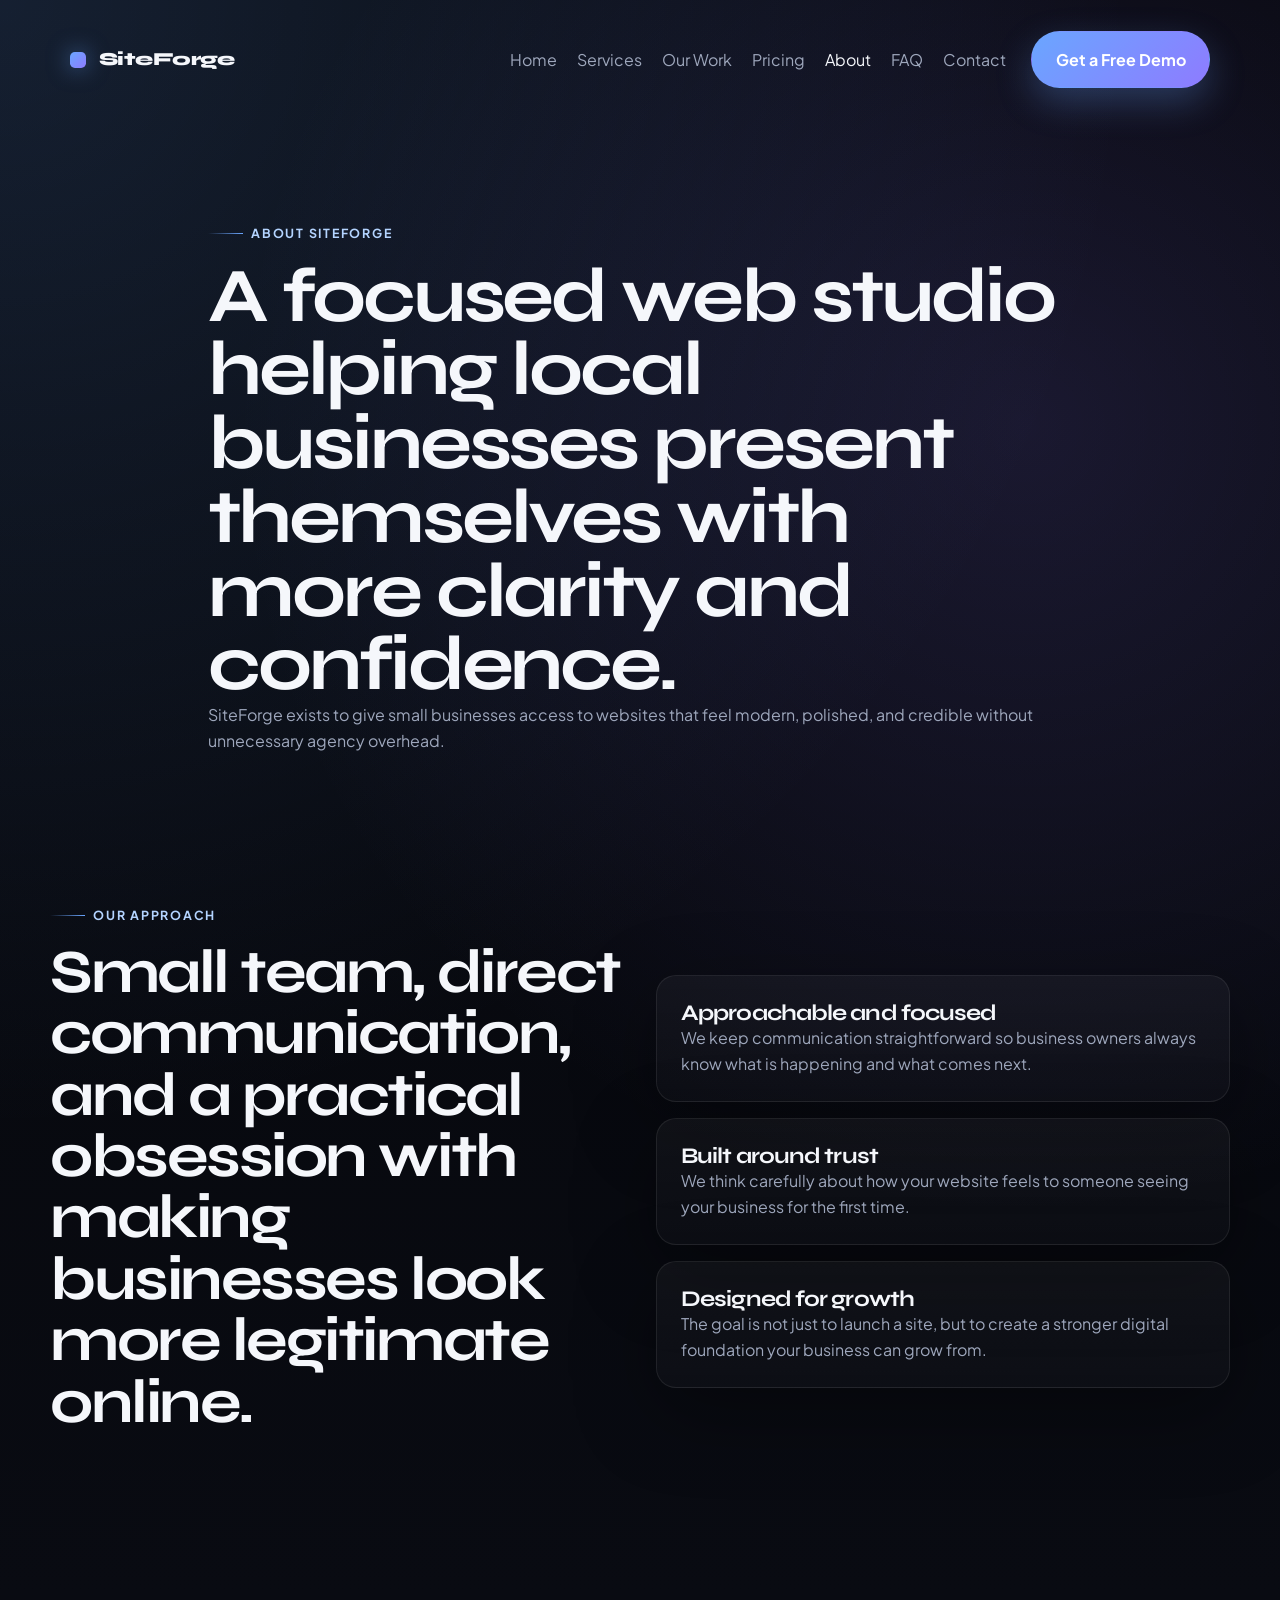
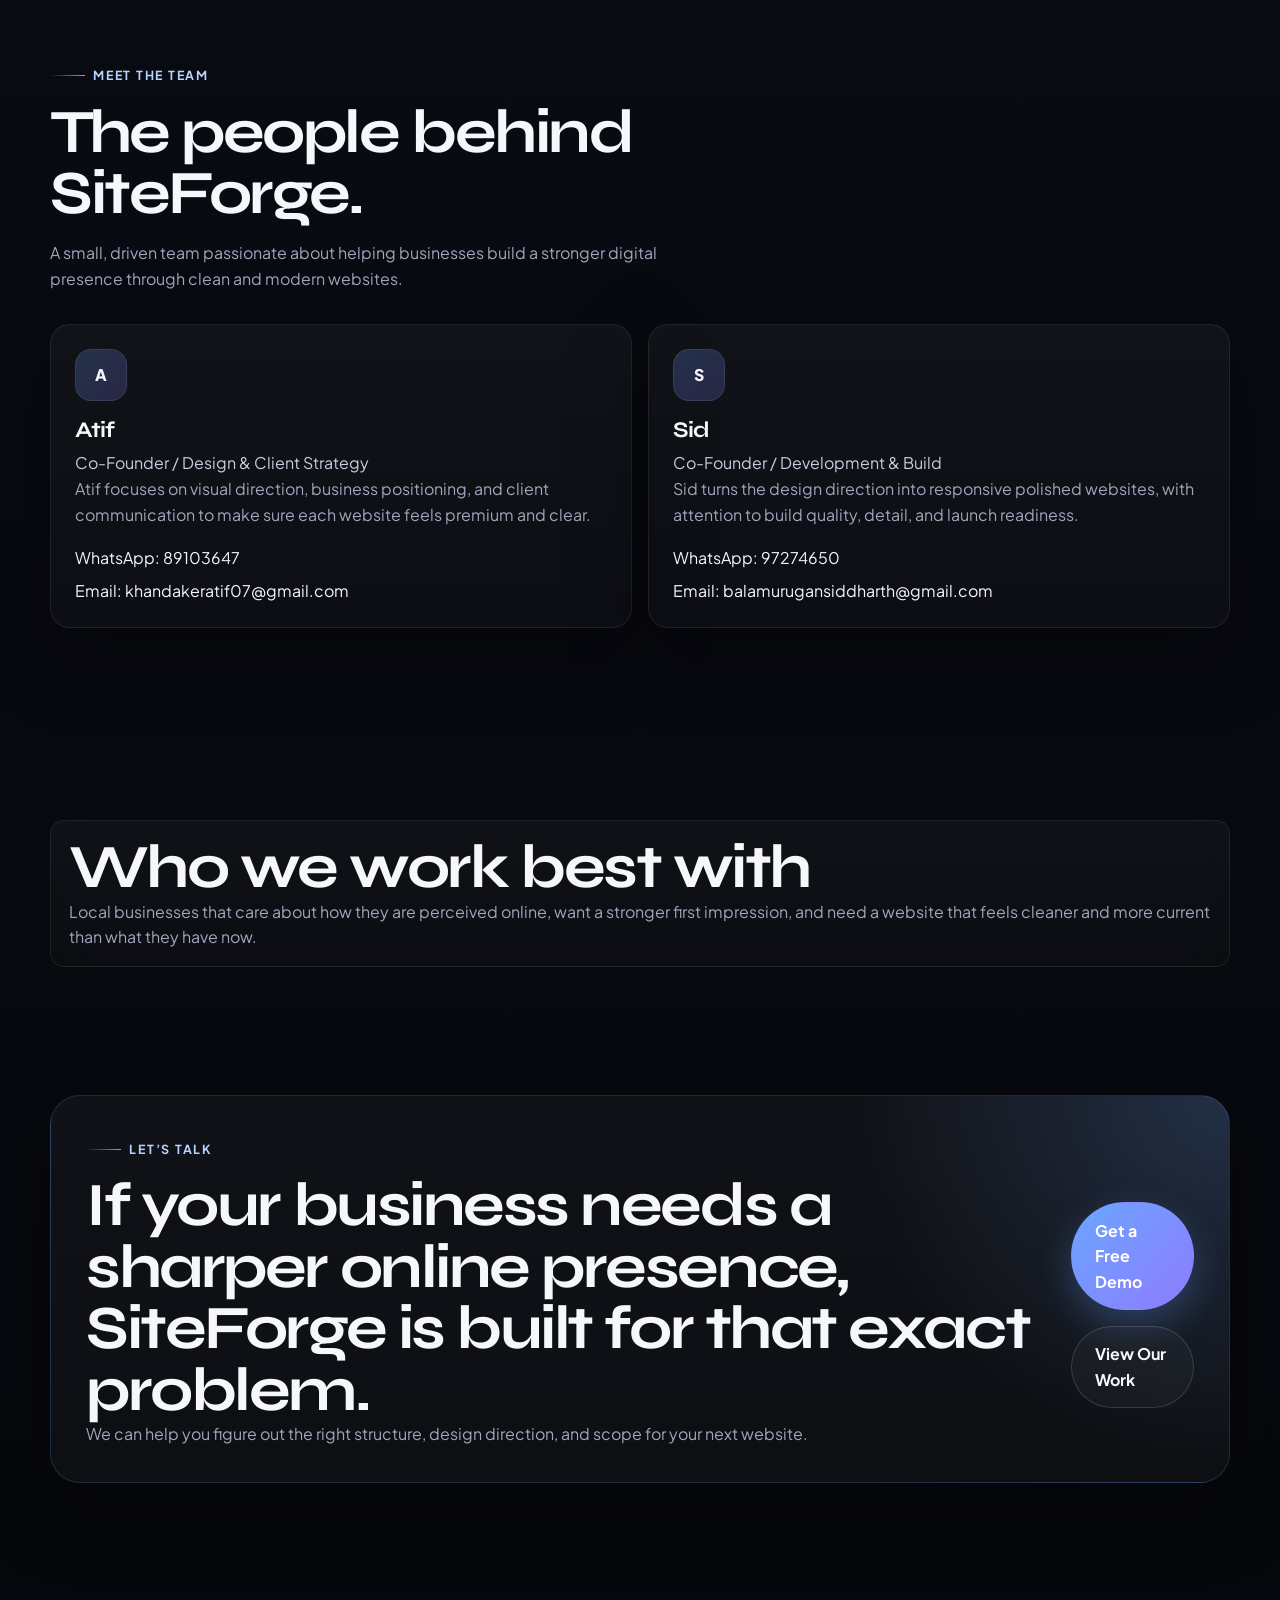
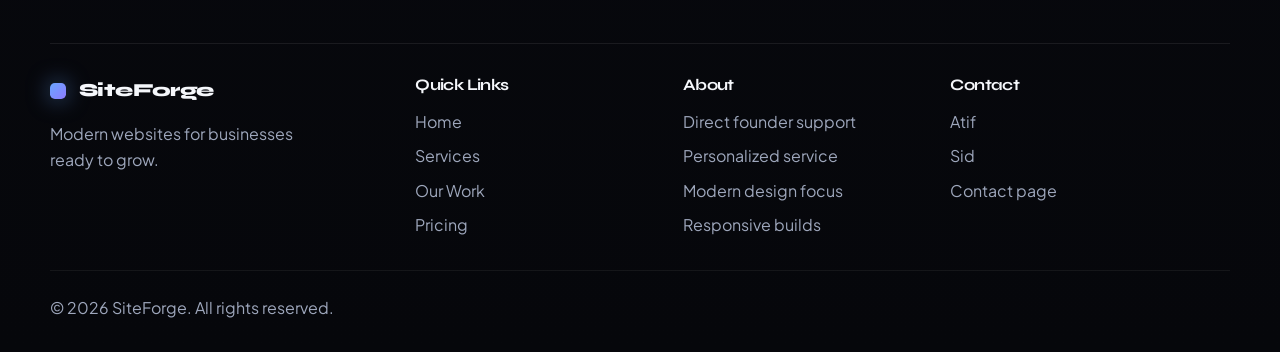
==== about.html @ edb7291b "Add pricing and services pages with responsive design and interactive features - Created a new prici" ====
<!DOCTYPE html>
<html lang="en">
<head>
  <meta charset="UTF-8">
  <meta name="viewport" content="width=device-width, initial-scale=1.0">
  <meta name="description" content="Meet the SiteForge founders and learn how the studio helps local businesses look more credible online.">
  <title>About | SiteForge</title>
  <link rel="preconnect" href="https://fonts.googleapis.com">
  <link rel="preconnect" href="https://fonts.gstatic.com" crossorigin>
  <link href="https://fonts.googleapis.com/css2?family=Plus+Jakarta+Sans:wght@400;500;600;700;800&family=Syne:wght@500;700;800&display=swap" rel="stylesheet">
  <link rel="stylesheet" href="style.css">
</head>
<body>
  <div class="site-shell">
    <header class="site-header">
      <nav class="navbar container" aria-label="Primary">
        <a class="brand" href="index.html" aria-label="SiteForge home"><span class="brand-mark"></span><span class="brand-text">SiteForge</span></a>
        <button class="nav-toggle" type="button" aria-expanded="false" aria-controls="nav-menu" aria-label="Open menu"><span></span><span></span></button>
        <div class="nav-menu" id="nav-menu">
          <a href="index.html">Home</a>
          <a href="services.html">Services</a>
          <a href="portfolio.html">Our Work</a>
          <a href="pricing.html">Pricing</a>
          <a href="about.html" class="is-active">About</a>
          <a href="contact.html#faq">FAQ</a>
          <a href="contact.html">Contact</a>
          <a class="button button-primary button-nav" href="contact.html#contact-form">Get a Free Demo</a>
        </div>
      </nav>
    </header>
    <main>
      <section class="page-hero section">
        <div class="container page-hero-inner reveal">
          <div class="eyebrow">About SiteForge</div>
          <h1>A focused web studio helping local businesses present themselves with more clarity and confidence.</h1>
          <p>SiteForge exists to give small businesses access to websites that feel modern, polished, and credible without unnecessary agency overhead.</p>
        </div>
      </section>
      <section class="section">
        <div class="container split-feature">
          <div class="section-heading reveal"><div class="eyebrow">Our approach</div><h2>Small team, direct communication, and a practical obsession with making businesses look more legitimate online.</h2></div>
          <div class="feature-stack reveal reveal-delay">
            <article class="feature-card"><h3>Approachable and focused</h3><p>We keep communication straightforward so business owners always know what is happening and what comes next.</p></article>
            <article class="feature-card"><h3>Built around trust</h3><p>We think carefully about how your website feels to someone seeing your business for the first time.</p></article>
            <article class="feature-card"><h3>Designed for growth</h3><p>The goal is not just to launch a site, but to create a stronger digital foundation your business can grow from.</p></article>
          </div>
        </div>
      </section>
      <section class="section">
        <div class="container">
          <div class="section-heading reveal"><div class="eyebrow">Meet the team</div><h2>The people behind SiteForge.</h2><p>A small, driven team passionate about helping businesses build a stronger digital presence through clean and modern websites.</p></div>
          <div class="team-grid">
            <article class="team-card reveal"><div class="team-avatar">A</div><h3>Atif</h3><p class="team-role">Co-Founder / Design & Client Strategy</p><p>Atif focuses on visual direction, business positioning, and client communication to make sure each website feels premium and clear.</p><ul class="contact-list"><li>WhatsApp: <a href="https://wa.me/6589103647">89103647</a></li><li>Email: <a href="mailto:khandakeratif07@gmail.com">khandakeratif07@gmail.com</a></li></ul></article>
            <article class="team-card reveal"><div class="team-avatar">S</div><h3>Sid</h3><p class="team-role">Co-Founder / Development & Build</p><p>Sid turns the design direction into responsive polished websites, with attention to build quality, detail, and launch readiness.</p><ul class="contact-list"><li>WhatsApp: <a href="https://wa.me/6597274650">97274650</a></li><li>Email: <a href="mailto:balamurugansiddharth@gmail.com">balamurugansiddharth@gmail.com</a></li></ul></article>
          </div>
        </div>
      </section>
      <section class="section"><div class="container note-panel reveal"><h2>Who we work best with</h2><p>Local businesses that care about how they are perceived online, want a stronger first impression, and need a website that feels cleaner and more current than what they have now.</p></div></section>
      <section class="section cta-section">
        <div class="container cta-panel reveal">
          <div><div class="eyebrow">Let’s talk</div><h2>If your business needs a sharper online presence, SiteForge is built for that exact problem.</h2><p>We can help you figure out the right structure, design direction, and scope for your next website.</p></div>
          <div class="hero-actions"><a class="button button-primary" href="contact.html#contact-form">Get a Free Demo</a><a class="button button-secondary" href="portfolio.html">View Our Work</a></div>
        </div>
      </section>
    </main>
    <footer class="site-footer">
      <div class="container footer-grid">
        <div><a class="brand footer-brand" href="index.html"><span class="brand-mark"></span><span class="brand-text">SiteForge</span></a><p class="footer-tagline">Modern websites for businesses ready to grow.</p></div>
        <div><h3>Quick Links</h3><ul><li><a href="index.html">Home</a></li><li><a href="services.html">Services</a></li><li><a href="portfolio.html">Our Work</a></li><li><a href="pricing.html">Pricing</a></li></ul></div>
        <div><h3>About</h3><ul><li>Direct founder support</li><li>Personalized service</li><li>Modern design focus</li><li>Responsive builds</li></ul></div>
        <div><h3>Contact</h3><ul><li><a href="mailto:khandakeratif07@gmail.com">Atif</a></li><li><a href="mailto:balamurugansiddharth@gmail.com">Sid</a></li><li><a href="contact.html">Contact page</a></li></ul></div>
      </div>
      <div class="container footer-bottom"><p>&copy; 2026 SiteForge. All rights reserved.</p></div>
    </footer>
  </div>
  <script src="script.js"></script>
</body>
</html>
---- style.css ----
:root {
  --bg: #06070b;
  --panel-border: rgba(255, 255, 255, 0.08);
  --text: #f5f7fb;
  --muted: #9ea7bc;
  --muted-strong: #c6cee0;
  --accent: #6aa6ff;
  --accent-strong: #8e7bff;
  --success: #b4d4ff;
  --shadow: 0 24px 80px rgba(0, 0, 0, 0.35);
  --radius-lg: 28px;
  --radius-md: 20px;
  --radius-sm: 14px;
  --container: 1180px;
  --transition: 220ms ease;
}

*,
*::before,
*::after { box-sizing: border-box; }

html { scroll-behavior: smooth; }

body {
  margin: 0;
  font-family: "Plus Jakarta Sans", sans-serif;
  color: var(--text);
  background:
    radial-gradient(circle at top left, rgba(106, 166, 255, 0.16), transparent 30%),
    radial-gradient(circle at 80% 12%, rgba(142, 123, 255, 0.15), transparent 24%),
    linear-gradient(180deg, #05060a 0%, #090b12 45%, #06070b 100%);
  line-height: 1.6;
}

body.menu-open { overflow: hidden; }
a { color: inherit; text-decoration: none; }
button, input, textarea { font: inherit; }
.site-shell { position: relative; overflow: clip; }
.container { width: min(var(--container), calc(100% - 2rem)); margin: 0 auto; }
.section { padding: 6rem 0; }
.section-tight { padding-top: 1.5rem; padding-bottom: 2rem; }

.eyebrow {
  display: inline-flex;
  align-items: center;
  gap: .5rem;
  margin-bottom: 1rem;
  color: var(--success);
  font-size: .78rem;
  font-weight: 700;
  letter-spacing: .14em;
  text-transform: uppercase;
}

.eyebrow::before {
  content: "";
  width: 2.2rem;
  height: 1px;
  background: linear-gradient(90deg, transparent, var(--accent));
}

h1, h2, h3 {
  margin: 0;
  font-family: "Syne", sans-serif;
  letter-spacing: -.04em;
}

h1 { font-size: clamp(3rem, 6vw, 5.8rem); line-height: .96; }
h2 { font-size: clamp(2.3rem, 4.8vw, 4rem); line-height: 1; }
h3 { font-size: 1.4rem; line-height: 1.15; }
p { margin: 0; color: var(--muted); }
ul { margin: 0; padding: 0; list-style: none; }

.button {
  display: inline-flex;
  align-items: center;
  justify-content: center;
  min-height: 3.4rem;
  padding: .9rem 1.45rem;
  border-radius: 999px;
  border: 1px solid transparent;
  font-weight: 700;
  transition: transform var(--transition), border-color var(--transition), background var(--transition), box-shadow var(--transition);
}

.button:hover,
.button:focus-visible { transform: translateY(-2px); }

.button-primary {
  background: linear-gradient(135deg, var(--accent), var(--accent-strong));
  color: #fff;
  box-shadow: 0 14px 36px rgba(106, 166, 255, 0.28);
}

.button-secondary {
  border-color: rgba(255,255,255,.14);
  background: rgba(255,255,255,.03);
}

.button-secondary:hover,
.button-secondary:focus-visible {
  border-color: rgba(255,255,255,.3);
  background: rgba(255,255,255,.06);
}

.text-link { color: var(--text); font-weight: 700; }
.text-link::after { content: " ->"; color: var(--accent); }

.site-header {
  position: sticky;
  top: 0;
  z-index: 50;
  padding-top: 1rem;
}

.navbar {
  display: flex;
  align-items: center;
  justify-content: space-between;
  gap: 1rem;
  padding: .9rem 1.2rem;
  border: 1px solid transparent;
  border-radius: 999px;
  transition: background var(--transition), border-color var(--transition), backdrop-filter var(--transition), box-shadow var(--transition);
}

.site-header.is-scrolled .navbar {
  background: rgba(8,10,16,.78);
  border-color: rgba(255,255,255,.08);
  backdrop-filter: blur(18px);
  box-shadow: 0 12px 48px rgba(0,0,0,.24);
}

.brand { display: inline-flex; align-items: center; gap: .8rem; font-weight: 800; }
.brand-mark {
  width: 1rem;
  height: 1rem;
  border-radius: .3rem;
  background: linear-gradient(135deg, var(--accent), var(--accent-strong));
  box-shadow: 0 0 22px rgba(106,166,255,.55);
}

.brand-text { font-family: "Syne", sans-serif; font-size: 1.15rem; letter-spacing: -.03em; }
.nav-menu { display: flex; align-items: center; gap: 1.25rem; }
.nav-menu > a:not(.button-nav) { color: var(--muted); transition: color var(--transition); }
.nav-menu > a:hover, .nav-menu > a.is-active { color: var(--text); }
.button-nav { margin-left: .35rem; }

.nav-toggle {
  display: none;
  width: 3rem;
  height: 3rem;
  border: 1px solid rgba(255,255,255,.08);
  background: rgba(255,255,255,.03);
  border-radius: 50%;
  padding: 0;
}

.nav-toggle span {
  display: block;
  width: 1.1rem;
  height: 2px;
  margin: .3rem auto;
  background: #fff;
}

.hero-grid,
.split-feature,
.contact-layout {
  display: grid;
  grid-template-columns: repeat(2, minmax(0,1fr));
  gap: 2rem;
  align-items: center;
}

.hero { padding-top: 7rem; }
.hero-text { margin-top: 1.5rem; max-width: 42rem; font-size: 1.08rem; }
.hero-actions { display: flex; flex-wrap: wrap; gap: 1rem; margin-top: 2rem; }
.trust-points { display: grid; grid-template-columns: repeat(2, minmax(0,1fr)); gap: .85rem; margin-top: 2rem; }

.trust-points li,
.mini-card,
.stat-block,
.contact-card,
.note-panel {
  padding: 1rem 1.1rem;
  border: 1px solid var(--panel-border);
  border-radius: var(--radius-sm);
  background: linear-gradient(180deg, rgba(255,255,255,.04), rgba(255,255,255,.02));
  backdrop-filter: blur(14px);
}

.hero-visual { position: relative; min-height: 34rem; }
.orb { position: absolute; border-radius: 999px; filter: blur(18px); }
.orb-one { top: 0; right: 4rem; width: 12rem; height: 12rem; background: rgba(106,166,255,.22); }
.orb-two { bottom: 2rem; left: 1rem; width: 16rem; height: 16rem; background: rgba(142,123,255,.16); }

.floating-card {
  position: absolute;
  border: 1px solid rgba(255,255,255,.08);
  background: rgba(10,14,22,.82);
  box-shadow: var(--shadow);
  backdrop-filter: blur(22px);
  animation: float 7s ease-in-out infinite;
}

.mockup-browser { top: 3rem; right: 0; width: min(100%, 35rem); padding: 1rem; border-radius: var(--radius-lg); }
.browser-top { display: flex; gap: .4rem; margin-bottom: 1rem; }
.browser-top span { width: .7rem; height: .7rem; border-radius: 999px; background: rgba(255,255,255,.32); }
.browser-body { display: grid; grid-template-columns: 7rem 1fr; gap: 1rem; }
.browser-sidebar, .content-card, .content-hero, .sidebar-chip, .sidebar-line, .content-title, .content-text { border-radius: 1rem; background: rgba(255,255,255,.05); }
.browser-sidebar { padding: .8rem; min-height: 17rem; }
.sidebar-chip { width: 3rem; height: 3rem; margin-bottom: .8rem; background: linear-gradient(135deg, rgba(106,166,255,.34), rgba(142,123,255,.3)); }
.sidebar-line { height: .6rem; margin-bottom: .6rem; }
.sidebar-line.short, .content-text.short { width: 70%; }
.browser-content { display: grid; gap: 1rem; }
.content-hero { padding: 1rem; min-height: 8rem; }
.content-title { width: 64%; height: 1rem; margin-bottom: .8rem; background: rgba(255,255,255,.14); }
.content-text { height: .7rem; margin-bottom: .65rem; }
.content-grid { display: grid; grid-template-columns: repeat(3, 1fr); gap: .8rem; }
.content-card { min-height: 7rem; }
.content-card.glow { background: linear-gradient(180deg, rgba(106,166,255,.18), rgba(255,255,255,.06)); }

.stat-card { width: 16rem; padding: 1rem; border-radius: 1.2rem; }
.card-a { left: 0; bottom: 4rem; animation-delay: .4s; }
.card-b { right: 2rem; bottom: 0; animation-delay: 1.2s; }

.stat-label,
.tag,
.price-tier {
  display: inline-flex;
  align-items: center;
  padding: .3rem .7rem;
  border-radius: 999px;
  background: rgba(255,255,255,.06);
  color: var(--muted-strong);
  font-size: .78rem;
  font-weight: 700;
  text-transform: uppercase;
  letter-spacing: .08em;
}

.badge-row,
.process-grid,
.pricing-grid,
.why-list,
.team-grid,
.footer-grid { display: grid; gap: 1rem; }

.badge-row { grid-template-columns: repeat(6, minmax(0,1fr)); }
.section-heading { max-width: 46rem; margin-bottom: 2rem; }
.section-heading p { margin-top: 1rem; max-width: 40rem; }
.split-section { display: grid; grid-template-columns: .95fr 1.05fr; gap: 2rem; align-items: start; }
.problem-panel, .feature-stack { display: grid; gap: 1rem; }

.problem-card,
.feature-card,
.service-card,
.process-card,
.portfolio-card,
.price-card,
.why-card,
.team-card,
.faq-item,
.contact-form {
  position: relative;
  overflow: hidden;
  padding: 1.5rem;
  border: 1px solid var(--panel-border);
  border-radius: var(--radius-md);
  background: linear-gradient(180deg, rgba(255,255,255,.04), rgba(255,255,255,.02));
  box-shadow: var(--shadow);
}

.problem-card.highlight,
.price-card.featured {
  background: linear-gradient(180deg, rgba(106,166,255,.14), rgba(255,255,255,.05));
  border-color: rgba(106,166,255,.28);
}

.card-grid,
.portfolio-grid,
.portfolio-showcase { display: grid; gap: 1.25rem; }

.services-grid { grid-template-columns: repeat(3, minmax(0,1fr)); }
.services-full { row-gap: 1.4rem; }

.icon-box,
.step-number,
.team-avatar {
  width: 3.25rem;
  height: 3.25rem;
  display: inline-flex;
  align-items: center;
  justify-content: center;
  margin-bottom: 1rem;
  border-radius: 1rem;
  background: linear-gradient(135deg, rgba(106,166,255,.22), rgba(142,123,255,.2));
  border: 1px solid rgba(255,255,255,.08);
  font-weight: 800;
}

.process-grid { grid-template-columns: repeat(3, minmax(0,1fr)); }
.portfolio-grid { grid-template-columns: repeat(3, minmax(0,1fr)); }
.portfolio-showcase { grid-template-columns: repeat(2, minmax(0,1fr)); }
.portfolio-card.large { min-height: 32rem; }

.thumb {
  min-height: 15rem;
  margin-bottom: 1.25rem;
  border-radius: 1.2rem;
  border: 1px solid rgba(255,255,255,.08);
  background-size: cover;
  background-position: center;
  background-color: #111827;
}

.thumb.large { min-height: 18rem; }
.thumb-education { background-image: linear-gradient(135deg, rgba(106,166,255,.35), transparent), linear-gradient(180deg, rgba(16,21,35,.3), rgba(10,14,22,.9)), repeating-linear-gradient(90deg, rgba(255,255,255,.06) 0 2px, transparent 2px 80px); }
.thumb-music { background-image: linear-gradient(135deg, rgba(142,123,255,.35), transparent), radial-gradient(circle at 70% 30%, rgba(106,166,255,.2), transparent 24%), linear-gradient(180deg, rgba(10,14,22,.1), rgba(10,14,22,.92)); }
.thumb-cafe { background-image: linear-gradient(135deg, rgba(106,166,255,.15), transparent), linear-gradient(0deg, rgba(18,23,36,.95), rgba(18,23,36,.3)), radial-gradient(circle at 30% 30%, rgba(255,255,255,.08), transparent 18%); }
.thumb-gym { background-image: linear-gradient(135deg, rgba(142,123,255,.28), transparent), linear-gradient(180deg, rgba(14,18,28,.14), rgba(8,10,16,.94)), linear-gradient(90deg, transparent 45%, rgba(255,255,255,.05) 45% 55%, transparent 55%); }
.thumb-property { background-image: linear-gradient(135deg, rgba(106,166,255,.3), transparent), linear-gradient(180deg, rgba(8,12,18,.18), rgba(8,12,18,.94)), repeating-linear-gradient(0deg, rgba(255,255,255,.05) 0 1px, transparent 1px 52px); }
.thumb-redesign { background-image: linear-gradient(135deg, rgba(142,123,255,.26), transparent), linear-gradient(180deg, rgba(8,10,16,.08), rgba(8,10,16,.96)), linear-gradient(90deg, rgba(255,255,255,.04) 0 46%, transparent 46% 54%, rgba(255,255,255,.04) 54% 100%); }
.portfolio-meta { display: grid; gap: .9rem; }

.pricing-highlight { display: grid; grid-template-columns: 1.1fr .9fr; gap: 2rem; align-items: center; }
.pricing-panel {
  padding: 2rem;
  border-radius: var(--radius-lg);
  border: 1px solid rgba(106,166,255,.18);
  background: linear-gradient(180deg, rgba(106,166,255,.08), rgba(255,255,255,.03));
  box-shadow: var(--shadow);
}

.pricing-line {
  display: flex;
  align-items: center;
  justify-content: space-between;
  gap: 1rem;
  padding: 1rem 0;
  border-bottom: 1px solid rgba(255,255,255,.08);
}

.pricing-line:last-of-type { border-bottom: 0; }
.pricing-note, .form-note { margin-top: 1rem; font-size: .95rem; }
.why-grid { display: grid; grid-template-columns: .9fr 1.1fr; gap: 1.5rem; }
.why-list { grid-template-columns: repeat(2, minmax(0,1fr)); }
.team-grid { grid-template-columns: repeat(2, minmax(0,1fr)); }
.team-role, .price-best-for { margin-top: .5rem; color: var(--muted-strong); }
.contact-list { display: grid; gap: .45rem; margin-top: 1.1rem; }
.page-hero { padding-top: 7rem; padding-bottom: 3rem; }
.page-hero-inner { max-width: 54rem; }
.pricing-grid { grid-template-columns: repeat(3, minmax(0,1fr)); align-items: start; }
.price-card { display: grid; gap: 1rem; min-height: 100%; }
.price-amount { font-family: "Syne", sans-serif; font-size: 2.4rem; letter-spacing: -.04em; }
.feature-list { display: grid; gap: .75rem; color: var(--muted); }
.feature-list li::before { content: "+"; margin-right: .55rem; color: var(--accent); }
.stats-strip { grid-template-columns: repeat(3, minmax(0,1fr)); }
.stat-block strong { display: block; margin-bottom: .5rem; font-size: 1.1rem; }
.contact-layout { align-items: start; }
.contact-intro { display: grid; gap: 1rem; }
.contact-form h2 { margin-bottom: 1.5rem; font-size: clamp(2rem, 4vw, 2.8rem); }
.form-grid { display: grid; grid-template-columns: repeat(2, minmax(0,1fr)); gap: 1rem; }
.form-full { grid-column: 1 / -1; }
label { display: grid; gap: .5rem; color: var(--muted-strong); font-size: .95rem; }

input,
textarea {
  width: 100%;
  padding: .95rem 1rem;
  color: var(--text);
  background: rgba(255,255,255,.04);
  border: 1px solid rgba(255,255,255,.08);
  border-radius: 1rem;
}

input:focus,
textarea:focus {
  outline: none;
  border-color: rgba(106,166,255,.55);
  box-shadow: 0 0 0 3px rgba(106,166,255,.16);
}

.faq-list { display: grid; gap: 1rem; }
.faq-item { padding: 0; }
.faq-question {
  width: 100%;
  padding: 1.35rem 1.5rem;
  background: transparent;
  color: var(--text);
  border: 0;
  text-align: left;
  font-weight: 700;
  cursor: pointer;
}

.faq-answer { max-height: 0; overflow: hidden; transition: max-height 320ms ease; }
.faq-answer p { padding: 0 1.5rem 1.35rem; }
.faq-item.is-open .faq-answer { max-height: 14rem; }
.cta-section { padding-top: 2rem; }

.cta-panel {
  display: flex;
  align-items: center;
  justify-content: space-between;
  gap: 2rem;
  padding: 2.2rem;
  border-radius: calc(var(--radius-lg) + 2px);
  border: 1px solid rgba(106,166,255,.18);
  background: radial-gradient(circle at top right, rgba(106,166,255,.2), transparent 30%), linear-gradient(180deg, rgba(255,255,255,.04), rgba(255,255,255,.03));
  box-shadow: var(--shadow);
}

.site-footer { padding: 4rem 0 2rem; }
.footer-grid { grid-template-columns: 1.25fr .9fr .9fr 1fr; padding-top: 2rem; border-top: 1px solid rgba(255,255,255,.08); }
.footer-grid h3 { margin-bottom: .9rem; font-size: 1rem; }
.footer-grid ul { display: grid; gap: .55rem; color: var(--muted); }
.footer-tagline { margin-top: 1rem; max-width: 18rem; }
.footer-bottom { margin-top: 2rem; padding-top: 1.5rem; border-top: 1px solid rgba(255,255,255,.06); }

.reveal {
  opacity: 0;
  transform: translateY(24px);
  transition: opacity 700ms ease, transform 700ms ease;
}

.reveal-delay { transition-delay: 120ms; }
.reveal.is-visible { opacity: 1; transform: translateY(0); }

.service-card,
.process-card,
.portfolio-card,
.why-card,
.team-card,
.price-card,
.problem-card,
.feature-card,
.mini-card,
.stat-block,
.note-panel,
.contact-card,
.contact-form,
.faq-item {
  transition: transform var(--transition), border-color var(--transition), background var(--transition);
}

.service-card:hover,
.process-card:hover,
.portfolio-card:hover,
.why-card:hover,
.team-card:hover,
.price-card:hover,
.problem-card:hover,
.feature-card:hover,
.mini-card:hover,
.stat-block:hover,
.contact-card:hover {
  transform: translateY(-4px);
  border-color: rgba(106,166,255,.28);
}

@keyframes float {
  0%,100% { transform: translateY(0); }
  50% { transform: translateY(-10px); }
}

@media (max-width: 1100px) {
  .hero-grid,
  .split-feature,
  .contact-layout,
  .split-section,
  .pricing-highlight,
  .why-grid { grid-template-columns: 1fr; }
  .hero-visual { min-height: 30rem; }
  .badge-row,
  .services-grid,
  .portfolio-grid,
  .pricing-grid,
  .stats-strip,
  .footer-grid { grid-template-columns: repeat(2, minmax(0,1fr)); }
  .portfolio-showcase,
  .why-list,
  .process-grid,
  .team-grid { grid-template-columns: 1fr; }
}

@media (max-width: 780px) {
  .section { padding: 4.5rem 0; }
  .site-header { padding-top: .6rem; }
  .nav-toggle { display: inline-block; }
  .nav-menu {
    position: fixed;
    top: 4.8rem;
    left: 1rem;
    right: 1rem;
    flex-direction: column;
    align-items: stretch;
    padding: 1rem;
    background: rgba(8,10,16,.94);
    border: 1px solid rgba(255,255,255,.08);
    border-radius: 1.4rem;
    backdrop-filter: blur(18px);
    box-shadow: var(--shadow);
    opacity: 0;
    pointer-events: none;
    transform: translateY(-10px);
    transition: opacity var(--transition), transform var(--transition);
  }

  .nav-menu.is-open { opacity: 1; pointer-events: auto; transform: translateY(0); }
  .button-nav { margin-left: 0; }
  .hero { padding-top: 5.5rem; }
  .trust-points,
  .badge-row,
  .services-grid,
  .portfolio-grid,
  .pricing-grid,
  .stats-strip,
  .team-grid,
  .footer-grid,
  .form-grid { grid-template-columns: 1fr; }
  .hero-visual { min-height: 27rem; }
  .mockup-browser { position: relative; top: 0; }
  .stat-card { position: relative; width: 100%; }
  .card-a, .card-b { inset: auto; margin-top: 1rem; }
  .cta-panel { flex-direction: column; align-items: flex-start; }
}
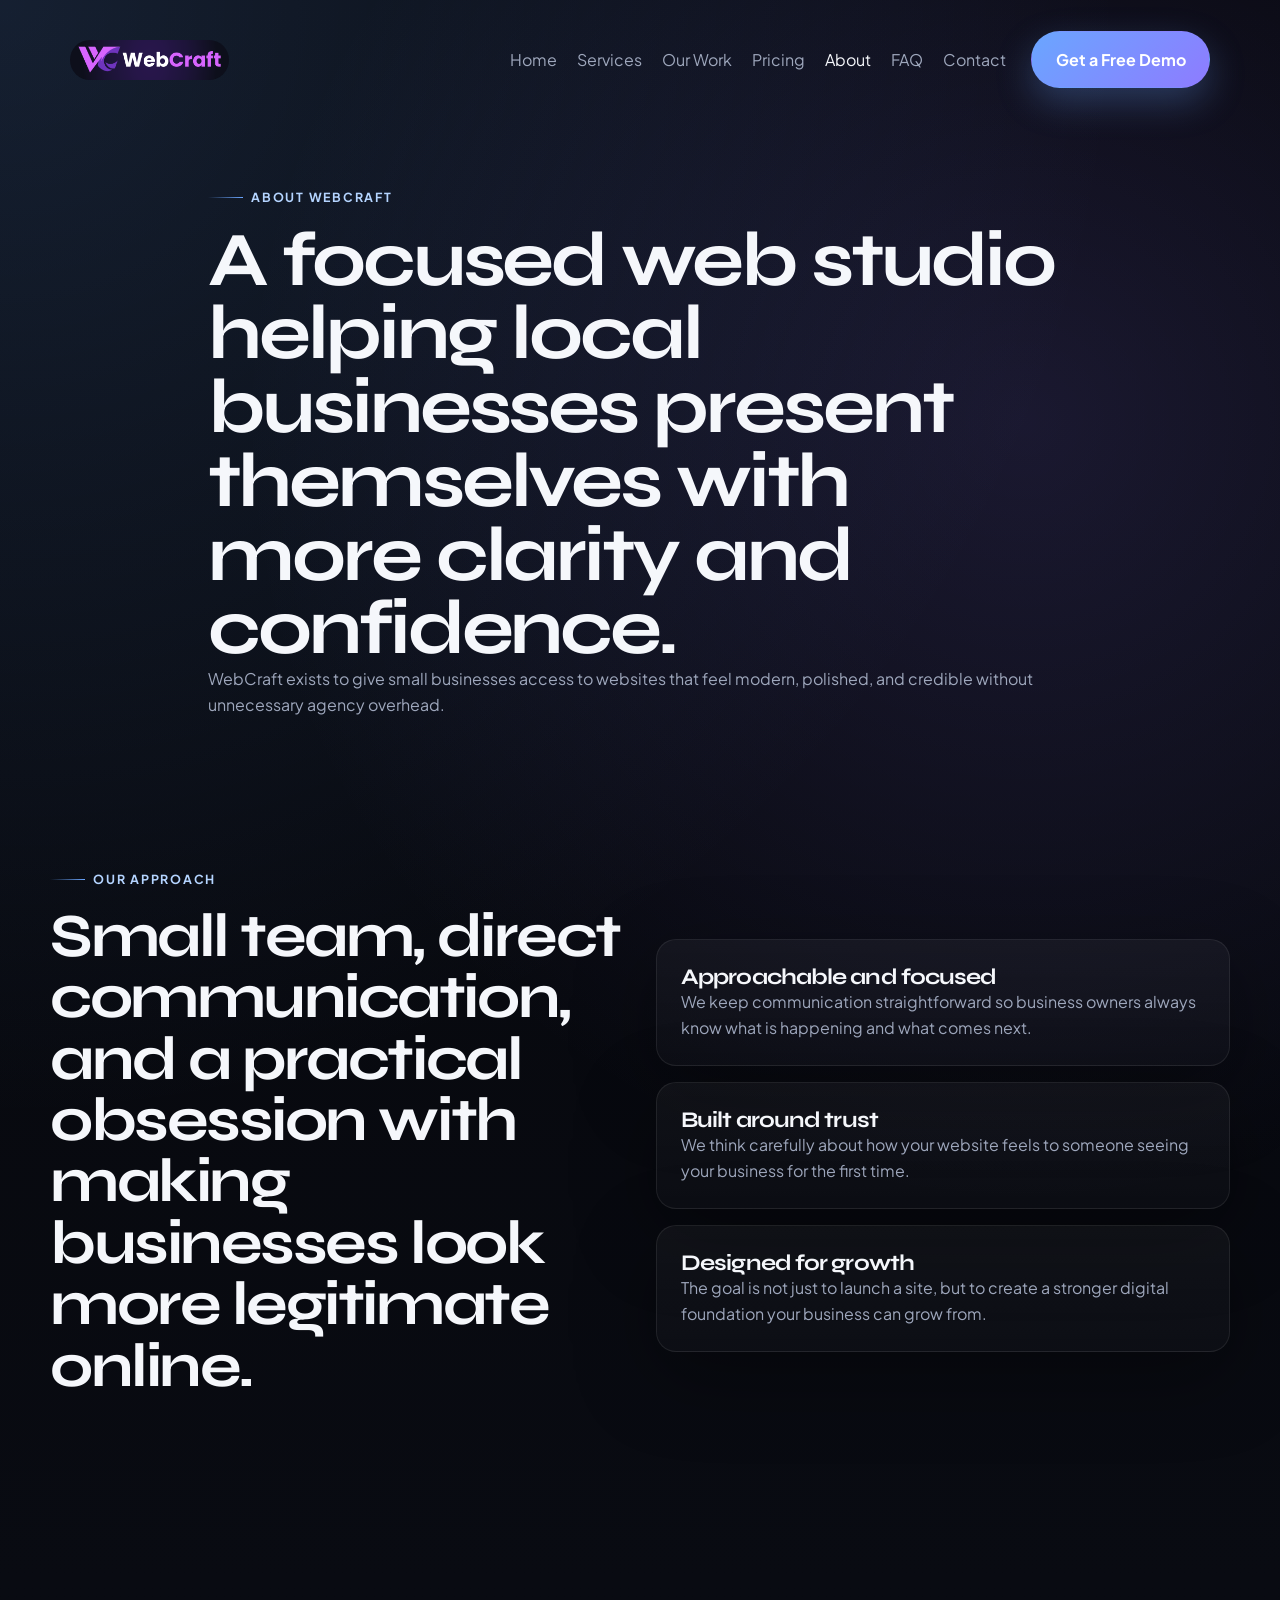
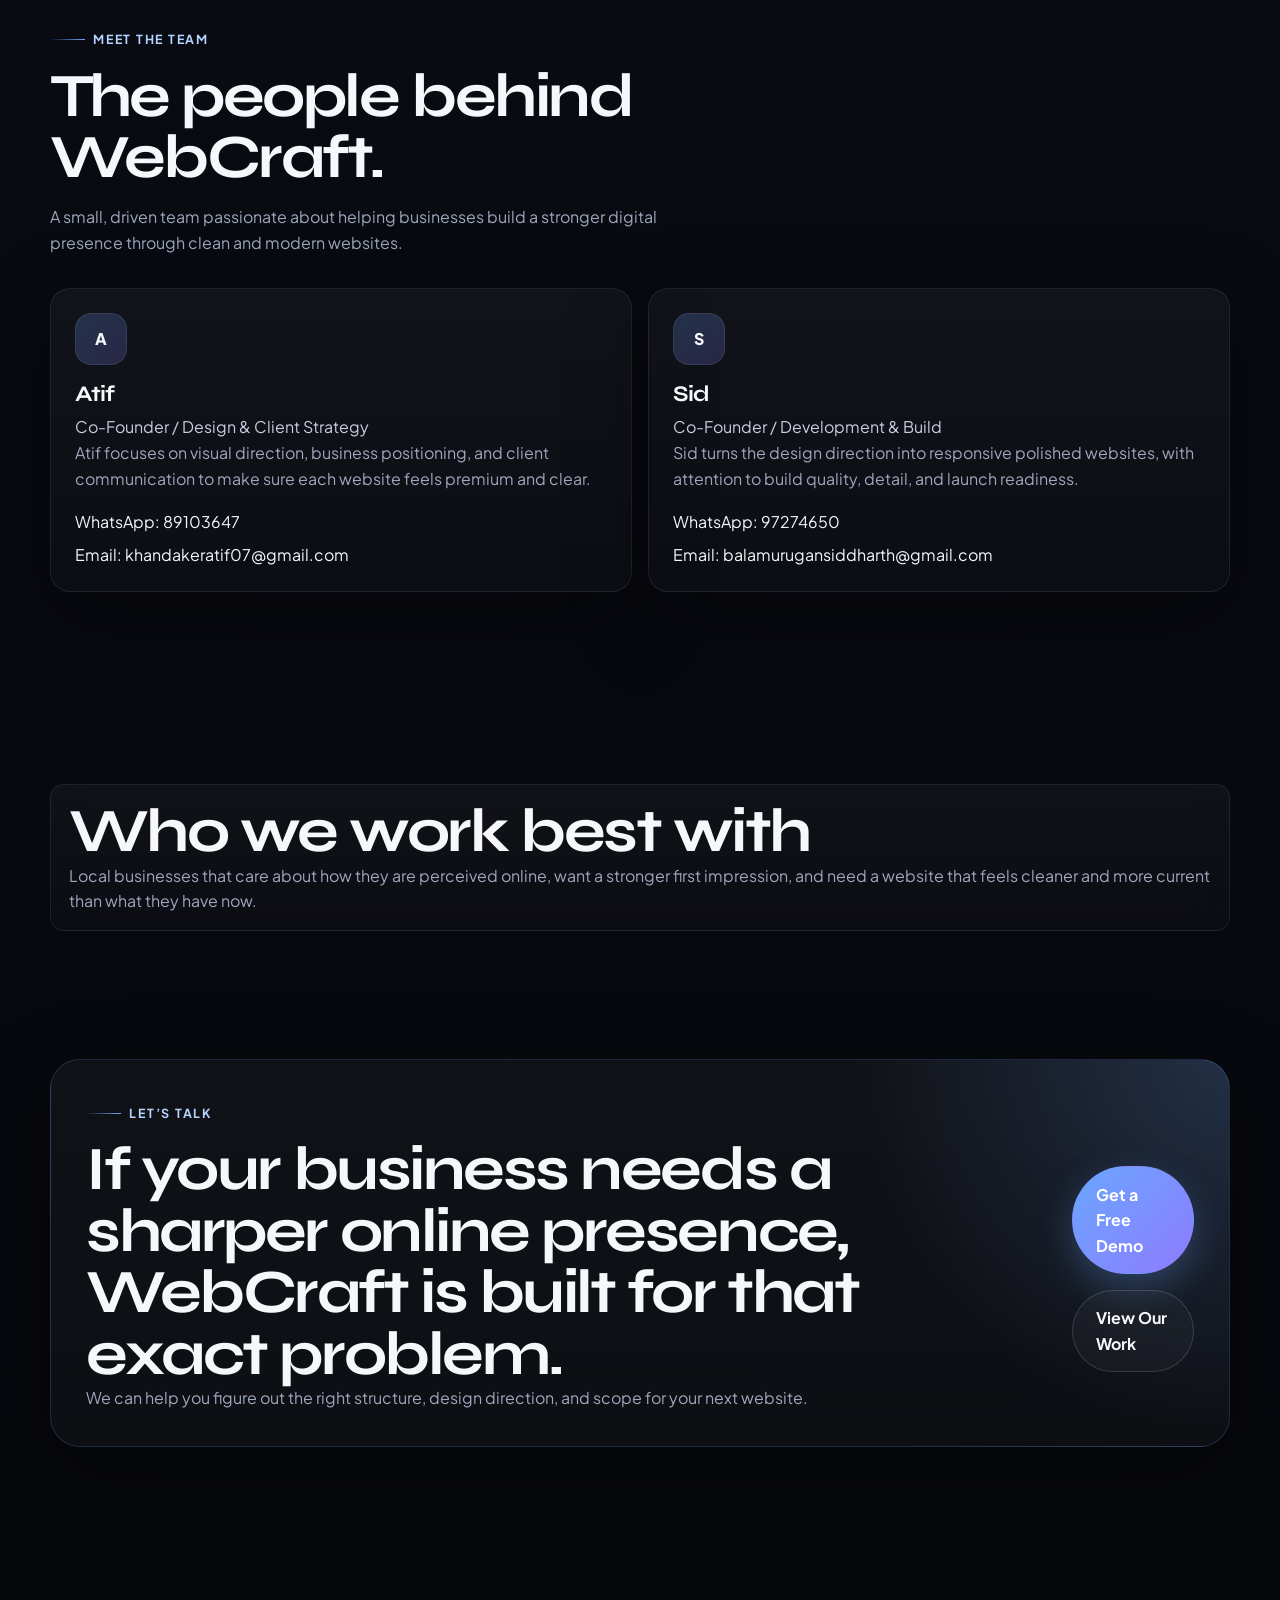
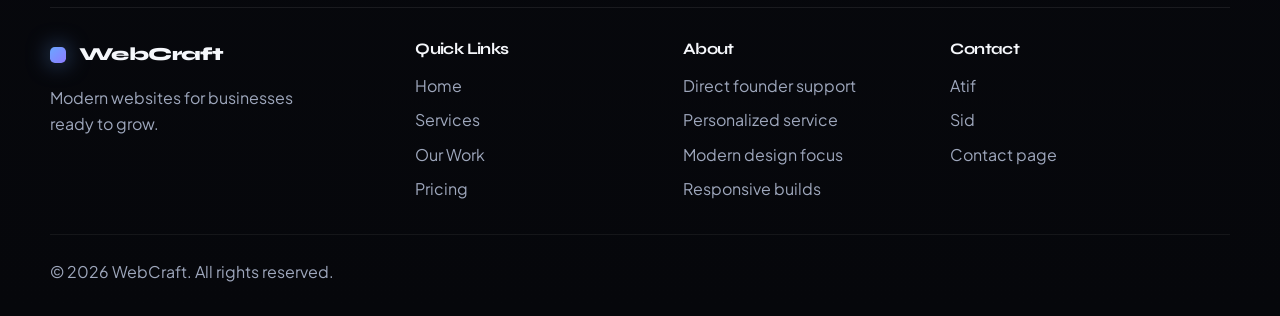
==== commit cdd3469c: "Refactor code structure for improved readability and maintainability" ====
--- a/about.html
+++ b/about.html
@@ -3,8 +3,8 @@
 <head>
   <meta charset="UTF-8">
   <meta name="viewport" content="width=device-width, initial-scale=1.0">
-  <meta name="description" content="Meet the SiteForge founders and learn how the studio helps local businesses look more credible online.">
-  <title>About | SiteForge</title>
+  <meta name="description" content="Meet the WebCraft founders and learn how the studio helps local businesses look more credible online.">
+  <title>About | WebCraft</title>
   <link rel="preconnect" href="https://fonts.googleapis.com">
   <link rel="preconnect" href="https://fonts.gstatic.com" crossorigin>
   <link href="https://fonts.googleapis.com/css2?family=Plus+Jakarta+Sans:wght@400;500;600;700;800&family=Syne:wght@500;700;800&display=swap" rel="stylesheet">
@@ -14,7 +14,7 @@
   <div class="site-shell">
     <header class="site-header">
       <nav class="navbar container" aria-label="Primary">
-        <a class="brand" href="index.html" aria-label="SiteForge home"><span class="brand-mark"></span><span class="brand-text">SiteForge</span></a>
+        <a class="brand" href="index.html" aria-label="WebCraft home"><img class="brand-logo" src="logo.png" alt="WebCraft logo"></a>
         <button class="nav-toggle" type="button" aria-expanded="false" aria-controls="nav-menu" aria-label="Open menu"><span></span><span></span></button>
         <div class="nav-menu" id="nav-menu">
           <a href="index.html">Home</a>
@@ -31,9 +31,9 @@
     <main>
       <section class="page-hero section">
         <div class="container page-hero-inner reveal">
-          <div class="eyebrow">About SiteForge</div>
+          <div class="eyebrow">About WebCraft</div>
           <h1>A focused web studio helping local businesses present themselves with more clarity and confidence.</h1>
-          <p>SiteForge exists to give small businesses access to websites that feel modern, polished, and credible without unnecessary agency overhead.</p>
+          <p>WebCraft exists to give small businesses access to websites that feel modern, polished, and credible without unnecessary agency overhead.</p>
         </div>
       </section>
       <section class="section">
@@ -48,7 +48,7 @@
       </section>
       <section class="section">
         <div class="container">
-          <div class="section-heading reveal"><div class="eyebrow">Meet the team</div><h2>The people behind SiteForge.</h2><p>A small, driven team passionate about helping businesses build a stronger digital presence through clean and modern websites.</p></div>
+          <div class="section-heading reveal"><div class="eyebrow">Meet the team</div><h2>The people behind WebCraft.</h2><p>A small, driven team passionate about helping businesses build a stronger digital presence through clean and modern websites.</p></div>
           <div class="team-grid">
             <article class="team-card reveal"><div class="team-avatar">A</div><h3>Atif</h3><p class="team-role">Co-Founder / Design & Client Strategy</p><p>Atif focuses on visual direction, business positioning, and client communication to make sure each website feels premium and clear.</p><ul class="contact-list"><li>WhatsApp: <a href="https://wa.me/6589103647">89103647</a></li><li>Email: <a href="mailto:khandakeratif07@gmail.com">khandakeratif07@gmail.com</a></li></ul></article>
             <article class="team-card reveal"><div class="team-avatar">S</div><h3>Sid</h3><p class="team-role">Co-Founder / Development & Build</p><p>Sid turns the design direction into responsive polished websites, with attention to build quality, detail, and launch readiness.</p><ul class="contact-list"><li>WhatsApp: <a href="https://wa.me/6597274650">97274650</a></li><li>Email: <a href="mailto:balamurugansiddharth@gmail.com">balamurugansiddharth@gmail.com</a></li></ul></article>
@@ -58,19 +58,19 @@
       <section class="section"><div class="container note-panel reveal"><h2>Who we work best with</h2><p>Local businesses that care about how they are perceived online, want a stronger first impression, and need a website that feels cleaner and more current than what they have now.</p></div></section>
       <section class="section cta-section">
         <div class="container cta-panel reveal">
-          <div><div class="eyebrow">Let’s talk</div><h2>If your business needs a sharper online presence, SiteForge is built for that exact problem.</h2><p>We can help you figure out the right structure, design direction, and scope for your next website.</p></div>
+          <div><div class="eyebrow">Let’s talk</div><h2>If your business needs a sharper online presence, WebCraft is built for that exact problem.</h2><p>We can help you figure out the right structure, design direction, and scope for your next website.</p></div>
           <div class="hero-actions"><a class="button button-primary" href="contact.html#contact-form">Get a Free Demo</a><a class="button button-secondary" href="portfolio.html">View Our Work</a></div>
         </div>
       </section>
     </main>
     <footer class="site-footer">
       <div class="container footer-grid">
-        <div><a class="brand footer-brand" href="index.html"><span class="brand-mark"></span><span class="brand-text">SiteForge</span></a><p class="footer-tagline">Modern websites for businesses ready to grow.</p></div>
+        <div><a class="brand footer-brand" href="index.html"><span class="brand-mark"></span><span class="brand-text">WebCraft</span></a><p class="footer-tagline">Modern websites for businesses ready to grow.</p></div>
         <div><h3>Quick Links</h3><ul><li><a href="index.html">Home</a></li><li><a href="services.html">Services</a></li><li><a href="portfolio.html">Our Work</a></li><li><a href="pricing.html">Pricing</a></li></ul></div>
         <div><h3>About</h3><ul><li>Direct founder support</li><li>Personalized service</li><li>Modern design focus</li><li>Responsive builds</li></ul></div>
         <div><h3>Contact</h3><ul><li><a href="mailto:khandakeratif07@gmail.com">Atif</a></li><li><a href="mailto:balamurugansiddharth@gmail.com">Sid</a></li><li><a href="contact.html">Contact page</a></li></ul></div>
       </div>
-      <div class="container footer-bottom"><p>&copy; 2026 SiteForge. All rights reserved.</p></div>
+      <div class="container footer-bottom"><p>&copy; 2026 WebCraft. All rights reserved.</p></div>
     </footer>
   </div>
   <script src="script.js"></script>
--- a/style.css
+++ b/style.css
@@ -13,6 +13,10 @@
   --radius-sm: 14px;
   --container: 1180px;
   --transition: 220ms ease;
+  --hero-top-gap: 5rem;
+  --page-hero-top-gap: 4.75rem;
+  --hero-top-gap-mobile: 4rem;
+  --page-hero-top-gap-mobile: 3.75rem;
 }
 
 *,
@@ -132,6 +136,7 @@
 }
 
 .brand { display: inline-flex; align-items: center; gap: .8rem; font-weight: 800; }
+.brand-logo { display: block; height: 40px; width: auto; border-radius: 999px; }
 .brand-mark {
   width: 1rem;
   height: 1rem;
@@ -173,7 +178,7 @@
   align-items: center;
 }
 
-.hero { padding-top: 7rem; }
+.hero { padding-top: var(--hero-top-gap); }
 .hero-text { margin-top: 1.5rem; max-width: 42rem; font-size: 1.08rem; }
 .hero-actions { display: flex; flex-wrap: wrap; gap: 1rem; margin-top: 2rem; }
 .trust-points { display: grid; grid-template-columns: repeat(2, minmax(0,1fr)); gap: .85rem; margin-top: 2rem; }
@@ -247,9 +252,10 @@
 .team-grid,
 .footer-grid { display: grid; gap: 1rem; }
 
-.badge-row { grid-template-columns: repeat(6, minmax(0,1fr)); }
+.badge-row { grid-template-columns: repeat(auto-fit, minmax(220px, 1fr)); }
 .section-heading { max-width: 46rem; margin-bottom: 2rem; }
 .section-heading p { margin-top: 1rem; max-width: 40rem; }
+.section-heading .feature-list { margin-top: 1.25rem; }
 .split-section { display: grid; grid-template-columns: .95fr 1.05fr; gap: 2rem; align-items: start; }
 .problem-panel, .feature-stack { display: grid; gap: 1rem; }
 
@@ -349,7 +355,7 @@
 .team-grid { grid-template-columns: repeat(2, minmax(0,1fr)); }
 .team-role, .price-best-for { margin-top: .5rem; color: var(--muted-strong); }
 .contact-list { display: grid; gap: .45rem; margin-top: 1.1rem; }
-.page-hero { padding-top: 7rem; padding-bottom: 3rem; }
+.page-hero { padding-top: var(--page-hero-top-gap); padding-bottom: 3rem; }
 .page-hero-inner { max-width: 54rem; }
 .pricing-grid { grid-template-columns: repeat(3, minmax(0,1fr)); align-items: start; }
 .price-card { display: grid; gap: 1rem; min-height: 100%; }
@@ -510,7 +516,8 @@
 
   .nav-menu.is-open { opacity: 1; pointer-events: auto; transform: translateY(0); }
   .button-nav { margin-left: 0; }
-  .hero { padding-top: 5.5rem; }
+  .hero { padding-top: var(--hero-top-gap-mobile); }
+  .page-hero { padding-top: var(--page-hero-top-gap-mobile); }
   .trust-points,
   .badge-row,
   .services-grid,
